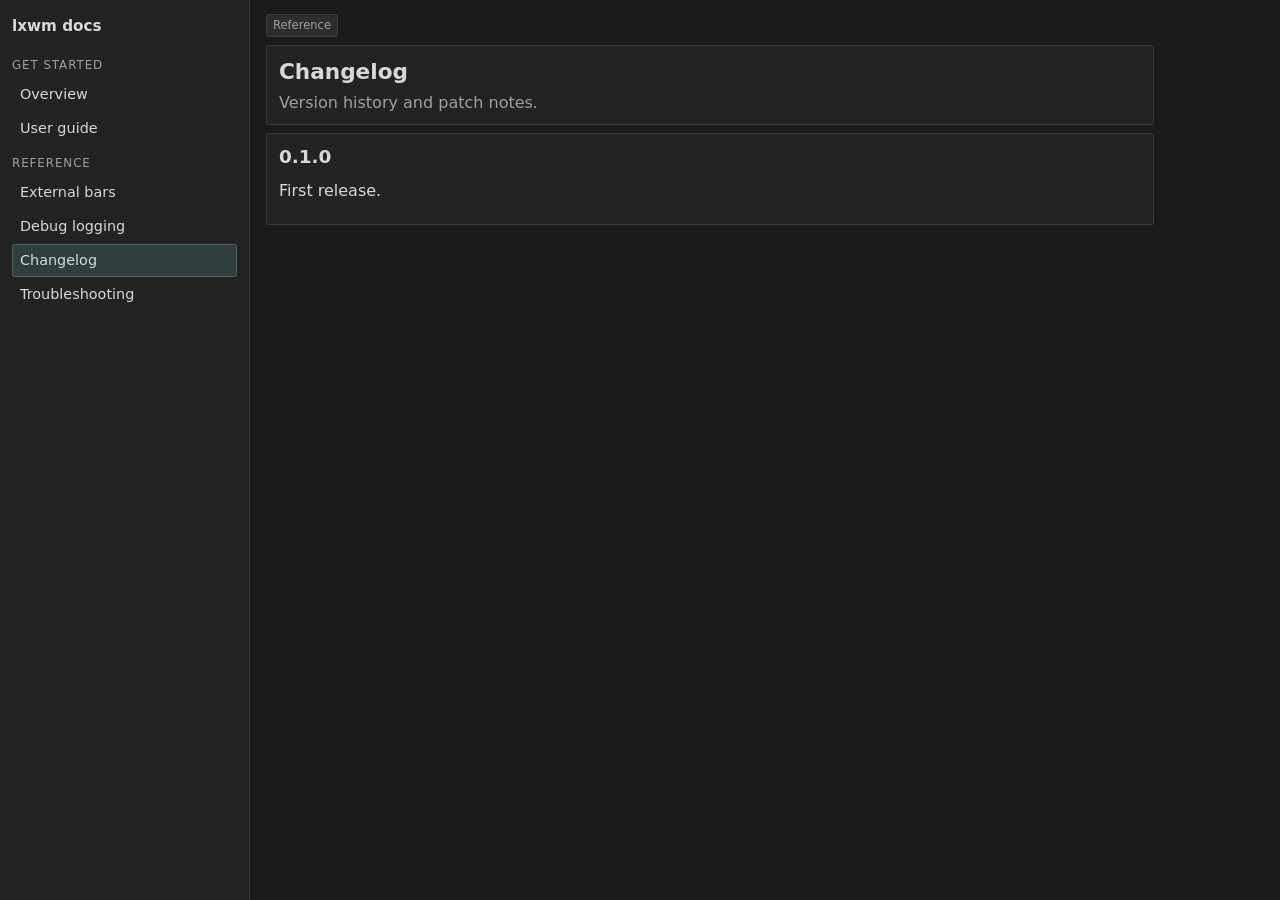
==== docs/guide/changelog.html @ 78918918 "Initial release 0.1.0" ====
<!DOCTYPE html>
<html lang="en">

<head>
  <meta charset="utf-8">
  <meta name="viewport" content="width=device-width, initial-scale=1">
  <title>Changelog - lxwm</title>
  <link rel="stylesheet" href="../style.css">
  <link rel="icon" type="image/svg+xml" href="../assets/logo/favicon.svg">
</head>

<body>
  <main class="docs-shell">
    <aside class="sidebar"><a class="brand" href="../index.html">lxwm docs</a>

      <div class="nav-group">
        <p class="nav-title">Get started</p>
        <ul class="nav-list">
          <li><a class="nav-link" href="../index.html">Overview</a></li>
          <li><a class="nav-link" href="user-guide.html">User guide</a></li>
        </ul>
      </div>

      <div class="nav-group">
        <p class="nav-title">Reference</p>
        <ul class="nav-list">
          <li><a class="nav-link" href="external-bars.html">External bars</a></li>
          <li><a class="nav-link" href="debug-logging.html">Debug logging</a></li>
          <li><a class="nav-link active" href="changelog.html">Changelog</a></li>
          <li><a class="nav-link" href="09-troubleshooting.html">Troubleshooting</a></li>
        </ul>
      </div>
    </aside>
    <section class="content">
      <div class="topline">
        <span class="chip">Reference</span>
      </div>

      <section class="hero">
        <h1>Changelog</h1>
        <p>Version history and patch notes.</p>
      </section>
      <section class="section release-notes">
        <h2>0.1.0</h2>
        <p>First release.</p>
      </section>
    </section>
  </main>
</body>

</html>
---- docs/style.css ----
:root {
  --bg: #1b1b1b;
  --panel: #232323;
  --panel-2: #2d2d2d;
  --text: #d8d8d8;
  --muted: #a0a0a0;
  --accent: #0b5f5f;
  --accent-2: #2f3f3f;
  --border: #3a3a3a;
}

* {
  box-sizing: border-box;
}

body {
  margin: 0;
  color: var(--text);
  background: var(--bg);
  font-family: system-ui, -apple-system, "Segoe UI", Roboto, Helvetica, Arial, sans-serif;
  line-height: 1.45;
}

a {
  color: var(--accent);
  text-decoration: none;
}

a:hover {
  text-decoration: underline;
}

code,
pre {
  font-family: ui-monospace, SFMono-Regular, Menlo, Monaco, Consolas, "Liberation Mono", monospace;
}

pre {
  margin: 8px 0;
  padding: 10px;
  border: 1px solid var(--border);
  border-radius: 2px;
  background: #1c1c1c;
  overflow-x: auto;
}

.docs-shell {
  display: grid;
  grid-template-columns: 250px minmax(0, 1fr);
  min-height: 100vh;
}

.sidebar {
  border-right: 1px solid var(--border);
  background: var(--panel);
  padding: 14px 12px;
  position: sticky;
  top: 0;
  height: 100vh;
  overflow-y: auto;
}

.brand {
  display: inline-block;
  margin-bottom: 10px;
  color: var(--text);
  font-weight: 700;
  letter-spacing: 0;
  font-size: 0.95rem;
}

.nav-group {
  margin: 10px 0;
}

.nav-title {
  margin: 0 0 4px;
  color: var(--muted);
  font-size: 0.74rem;
  text-transform: uppercase;
  letter-spacing: 0.08em;
}

.nav-list {
  margin: 0;
  padding: 0;
  list-style: none;
}

.nav-list li {
  margin: 1px 0;
}

.nav-link {
  display: block;
  border: 1px solid transparent;
  border-radius: 2px;
  padding: 5px 7px;
  color: var(--text);
  font-size: 0.9rem;
}

.nav-link:hover {
  background: #2c2c2c;
  text-decoration: none;
}

.nav-link.active {
  background: var(--accent-2);
  border-color: #4a6464;
  color: var(--text);
}

.content {
  padding: 14px 16px 24px;
  max-width: 920px;
}

.topline {
  display: flex;
  gap: 8px;
  align-items: center;
  justify-content: space-between;
  margin-bottom: 8px;
  flex-wrap: wrap;
}

.chip {
  display: inline-block;
  border: 1px solid var(--border);
  background: var(--panel-2);
  color: var(--muted);
  border-radius: 2px;
  padding: 2px 6px;
  font-size: 0.72rem;
}

.hero,
.card,
.section {
  background: var(--panel);
  border: 1px solid var(--border);
  border-radius: 2px;
}

.hero {
  padding: 10px 12px;
  margin-bottom: 8px;
}

.hero h1 {
  margin: 0 0 4px;
  font-size: 1.35rem;
}

.hero p {
  margin: 0;
  color: var(--muted);
  max-width: 65ch;
}

.hero-banner {
  display: block;
  width: min(100%, 520px);
  height: auto;
  margin-bottom: 8px;
  border: 1px solid var(--border);
  border-radius: 2px;
  background: #1b1b1b;
}

.card,
.section {
  padding: 10px 12px;
  margin-bottom: 8px;
}

h1,
h2,
h3 {
  margin-top: 0;
}

h2 {
  margin-bottom: 5px;
  font-size: 1.08rem;
}

h3 {
  font-size: 0.95rem;
}

.section h3 {
  margin: 14px 0 8px;
}

.section h2 + h3 {
  margin-top: 8px;
}

.muted {
  color: var(--muted);
}

.list {
  margin: 0;
  padding-left: 20px;
}

.list li {
  margin: 4px 0;
}

.grid-2 {
  display: grid;
  grid-template-columns: repeat(2, minmax(0, 1fr));
  gap: 8px;
}

.btn {
  display: inline-block;
  border-radius: 2px;
  border: 1px solid var(--border);
  padding: 5px 9px;
  background: var(--panel-2);
  color: var(--text);
  font-weight: 500;
  font-size: 0.88rem;
}

.btn.primary {
  background: var(--accent);
  border-color: var(--accent);
}

.footer-note {
  color: var(--muted);
  font-size: 0.82rem;
  margin-top: 6px;
}

.note {
  border: 1px solid var(--border);
  background: var(--panel-2);
  padding: 8px 9px;
  border-radius: 2px;
  margin: 8px 0;
}

.kbd {
  display: inline-block;
  border: 1px solid var(--border);
  background: #1c1c1c;
  padding: 1px 5px;
  border-radius: 2px;
  font-size: 0.82rem;
  color: var(--text);
}

.diagram {
  border: 1px solid var(--border);
  background: #1c1c1c;
  padding: 8px 9px;
  border-radius: 2px;
  margin: 8px 0;
  white-space: pre;
  overflow-x: auto;
  font-family: ui-monospace, SFMono-Regular, Menlo, Monaco, Consolas, "Liberation Mono", monospace;
  font-size: 0.82rem;
  line-height: 1.3;
}

.diagram-svg {
  border: 1px solid var(--border);
  background: #1c1c1c;
  padding: 8px 9px;
  border-radius: 2px;
  margin: 8px 0;
}

.diagram-svg img {
  display: block;
  width: 100%;
  height: auto;
}

.diagram-svg figcaption {
  margin-top: 8px;
  color: var(--muted);
  font-size: 0.82rem;
}

.kv-table {
  width: 100%;
  border-collapse: collapse;
  font-size: 0.9rem;
  margin: 8px 0;
}

.kv-table th,
.kv-table td {
  border: 1px solid var(--border);
  text-align: left;
  vertical-align: top;
  padding: 6px 7px;
}

.kv-table th {
  background: var(--panel-2);
  font-weight: 600;
}

.release-notes p {
  margin: 0 0 12px;
}

.release-notes h2 {
  font-size: 1.15rem;
  margin-bottom: 8px;
}

.release-notes h3 {
  margin-top: 18px;
  margin-bottom: 8px;
}

@media (max-width: 920px) {
  .docs-shell {
    grid-template-columns: 1fr;
  }

  .sidebar {
    position: static;
    height: auto;
    border-right: 0;
    border-bottom: 1px solid var(--border);
  }

  .grid-2 {
    grid-template-columns: 1fr;
  }

  .content {
    padding: 10px 10px 18px;
  }
}
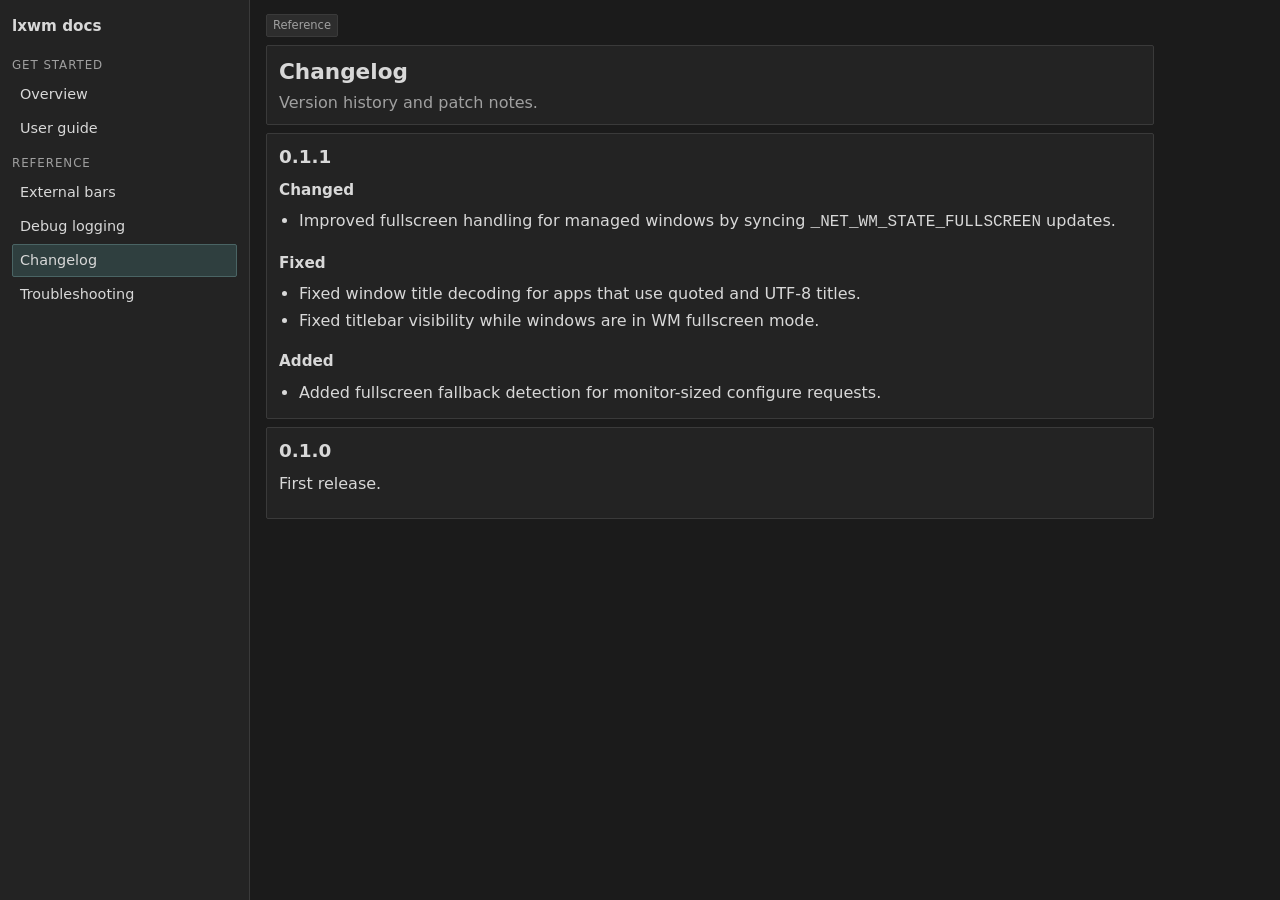
==== commit bd7d1777: "0.1.1: Fix full-screen rendering issues" ====
--- a/docs/guide/changelog.html
+++ b/docs/guide/changelog.html
@@ -41,6 +41,22 @@
         <p>Version history and patch notes.</p>
       </section>
       <section class="section release-notes">
+        <h2>0.1.1</h2>
+        <h3>Changed</h3>
+        <ul class="list">
+          <li>Improved fullscreen handling for managed windows by syncing <code>_NET_WM_STATE_FULLSCREEN</code> updates.</li>
+        </ul>
+        <h3>Fixed</h3>
+        <ul class="list">
+          <li>Fixed window title decoding for apps that use quoted and UTF-8 titles.</li>
+          <li>Fixed titlebar visibility while windows are in WM fullscreen mode.</li>
+        </ul>
+        <h3>Added</h3>
+        <ul class="list">
+          <li>Added fullscreen fallback detection for monitor-sized configure requests.</li>
+        </ul>
+      </section>
+      <section class="section release-notes">
         <h2>0.1.0</h2>
         <p>First release.</p>
       </section>
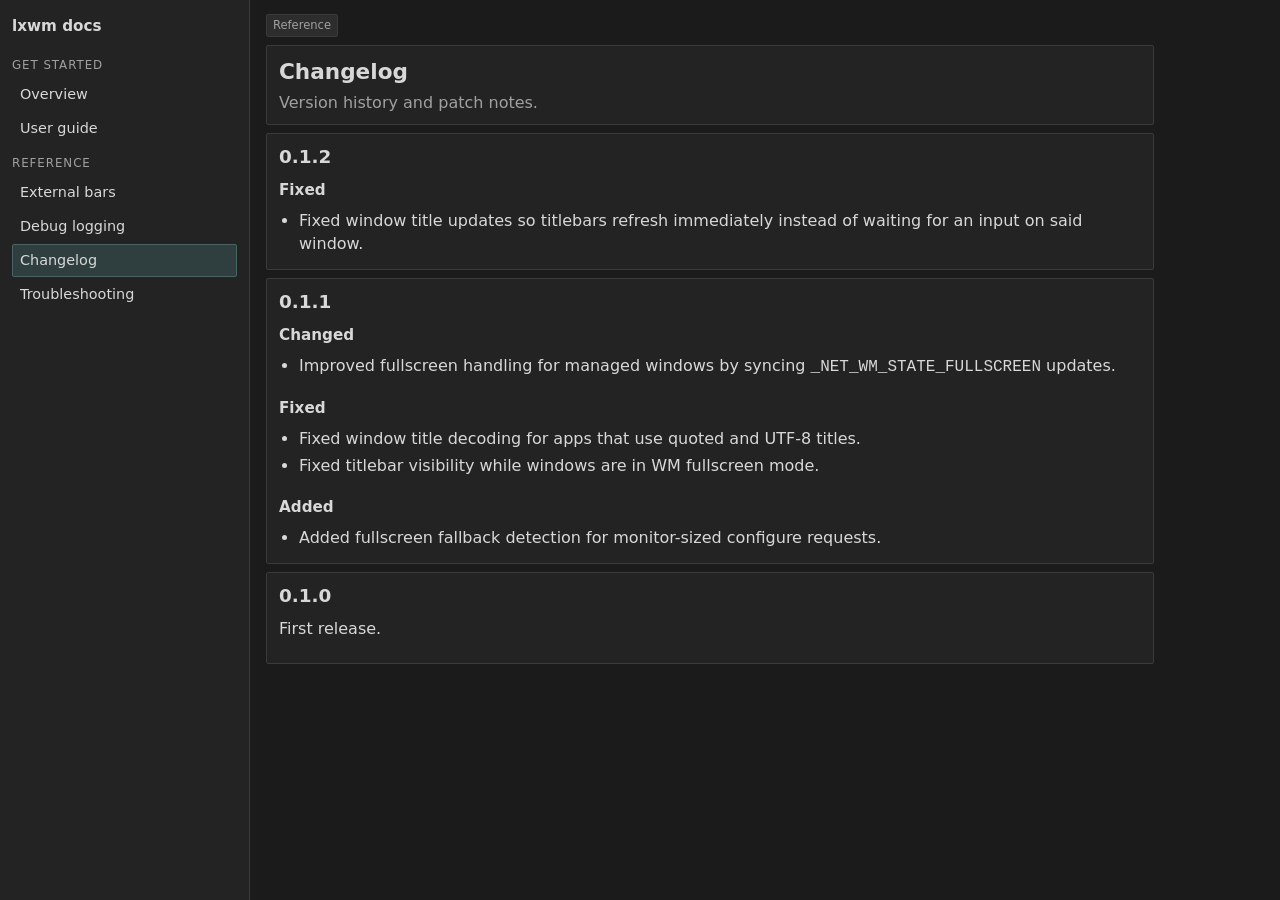
==== commit b6fd3404: "0.1.2: Fix titlebars not updating" ====
--- a/docs/guide/changelog.html
+++ b/docs/guide/changelog.html
@@ -41,10 +41,19 @@
         <p>Version history and patch notes.</p>
       </section>
       <section class="section release-notes">
+        <h2>0.1.2</h2>
+        <h3>Fixed</h3>
+        <ul class="list">
+          <li>Fixed window title updates so titlebars refresh immediately instead of waiting for an input on said
+            window.</li>
+        </ul>
+      </section>
+      <section class="section release-notes">
         <h2>0.1.1</h2>
         <h3>Changed</h3>
         <ul class="list">
-          <li>Improved fullscreen handling for managed windows by syncing <code>_NET_WM_STATE_FULLSCREEN</code> updates.</li>
+          <li>Improved fullscreen handling for managed windows by syncing <code>_NET_WM_STATE_FULLSCREEN</code> updates.
+          </li>
         </ul>
         <h3>Fixed</h3>
         <ul class="list">
@@ -64,4 +73,4 @@
   </main>
 </body>
 
-</html>
+</html>
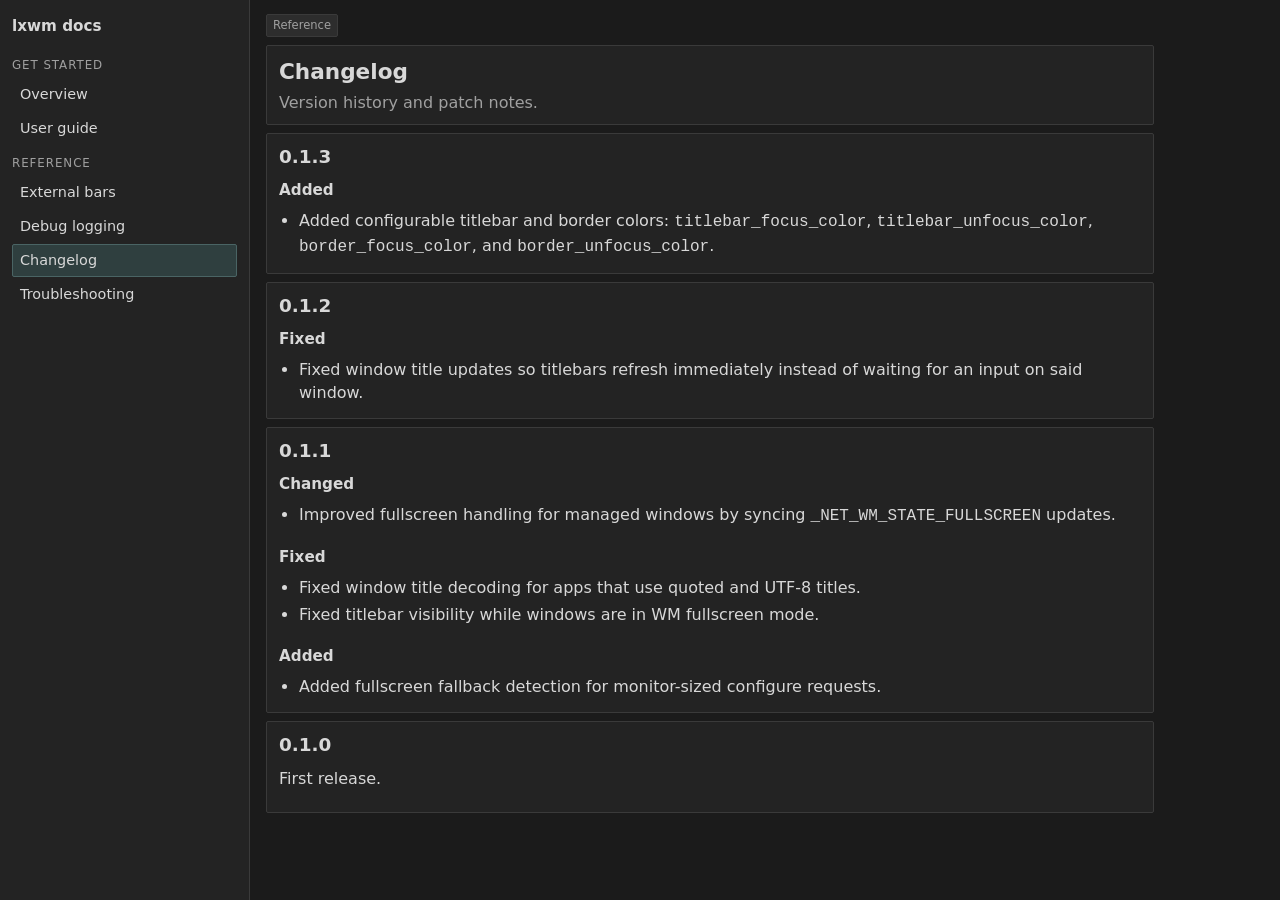
==== commit 504d586d: "0.1.3: Configurable title bar colors" ====
--- a/docs/guide/changelog.html
+++ b/docs/guide/changelog.html
@@ -41,6 +41,16 @@
         <p>Version history and patch notes.</p>
       </section>
       <section class="section release-notes">
+        <h2>0.1.3</h2>
+        <h3>Added</h3>
+        <ul class="list">
+          <li>Added configurable titlebar and border colors: <code>titlebar_focus_color</code>,
+            <code>titlebar_unfocus_color</code>, <code>border_focus_color</code>, and
+            <code>border_unfocus_color</code>.
+          </li>
+        </ul>
+      </section>
+      <section class="section release-notes">
         <h2>0.1.2</h2>
         <h3>Fixed</h3>
         <ul class="list">
@@ -73,4 +83,4 @@
   </main>
 </body>
 
-</html>+</html>
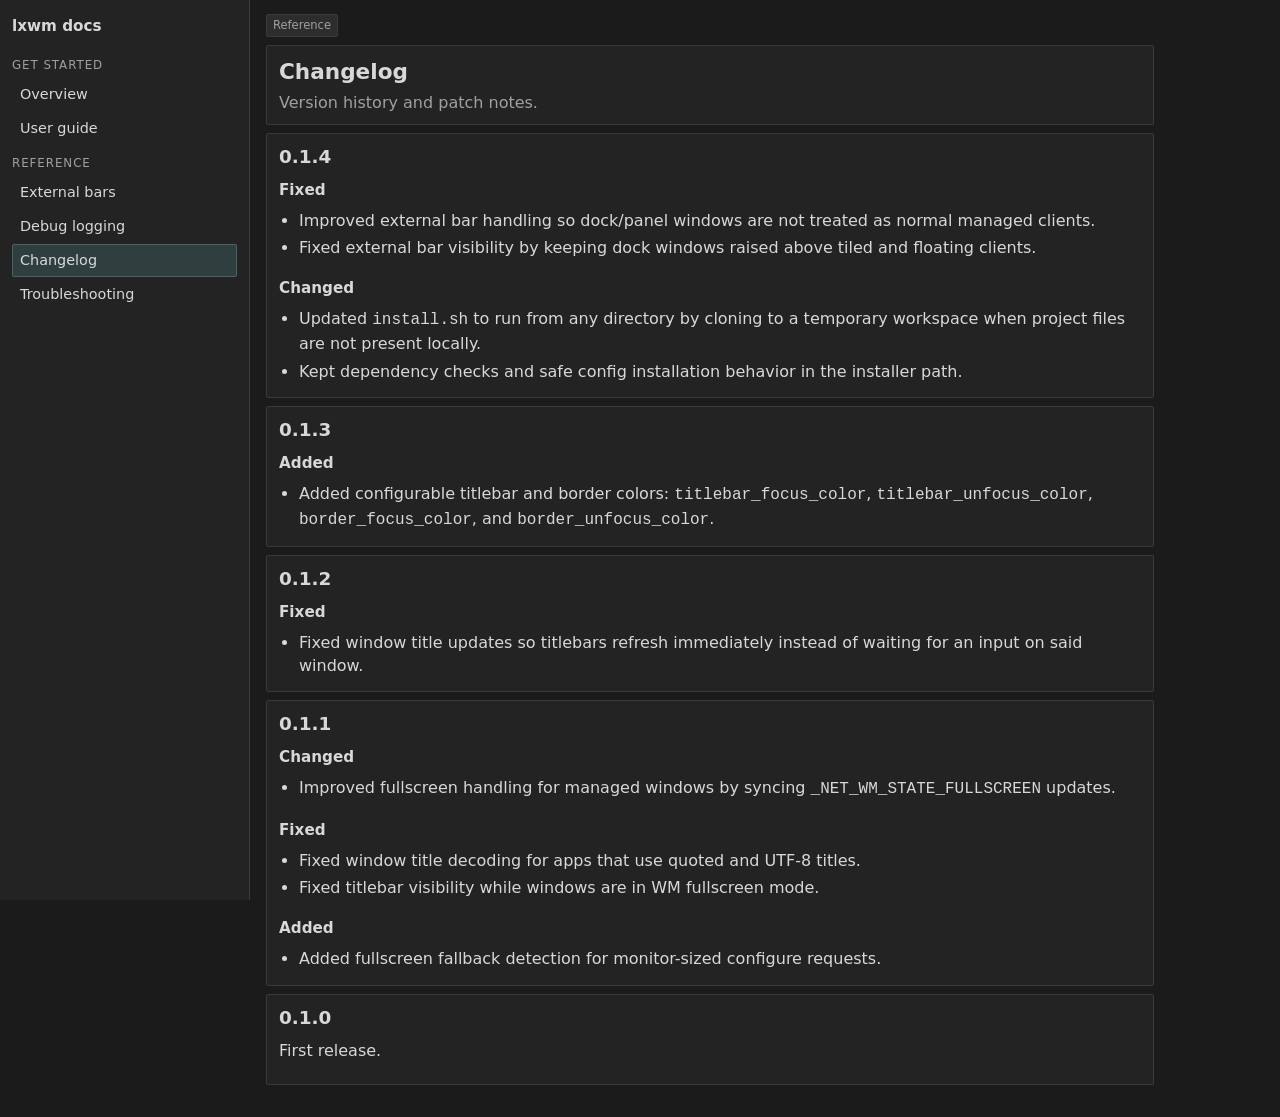
==== commit c7e0f1e3: "0.1.4: Fix external bar handling and update install script" ====
--- a/docs/guide/changelog.html
+++ b/docs/guide/changelog.html
@@ -39,6 +39,19 @@
       <section class="hero">
         <h1>Changelog</h1>
         <p>Version history and patch notes.</p>
+      </section>
+      <section class="section release-notes">
+        <h2>0.1.4</h2>
+        <h3>Fixed</h3>
+        <ul class="list">
+          <li>Improved external bar handling so dock/panel windows are not treated as normal managed clients.</li>
+          <li>Fixed external bar visibility by keeping dock windows raised above tiled and floating clients.</li>
+        </ul>
+        <h3>Changed</h3>
+        <ul class="list">
+          <li>Updated <code>install.sh</code> to run from any directory by cloning to a temporary workspace when project files are not present locally.</li>
+          <li>Kept dependency checks and safe config installation behavior in the installer path.</li>
+        </ul>
       </section>
       <section class="section release-notes">
         <h2>0.1.3</h2>
